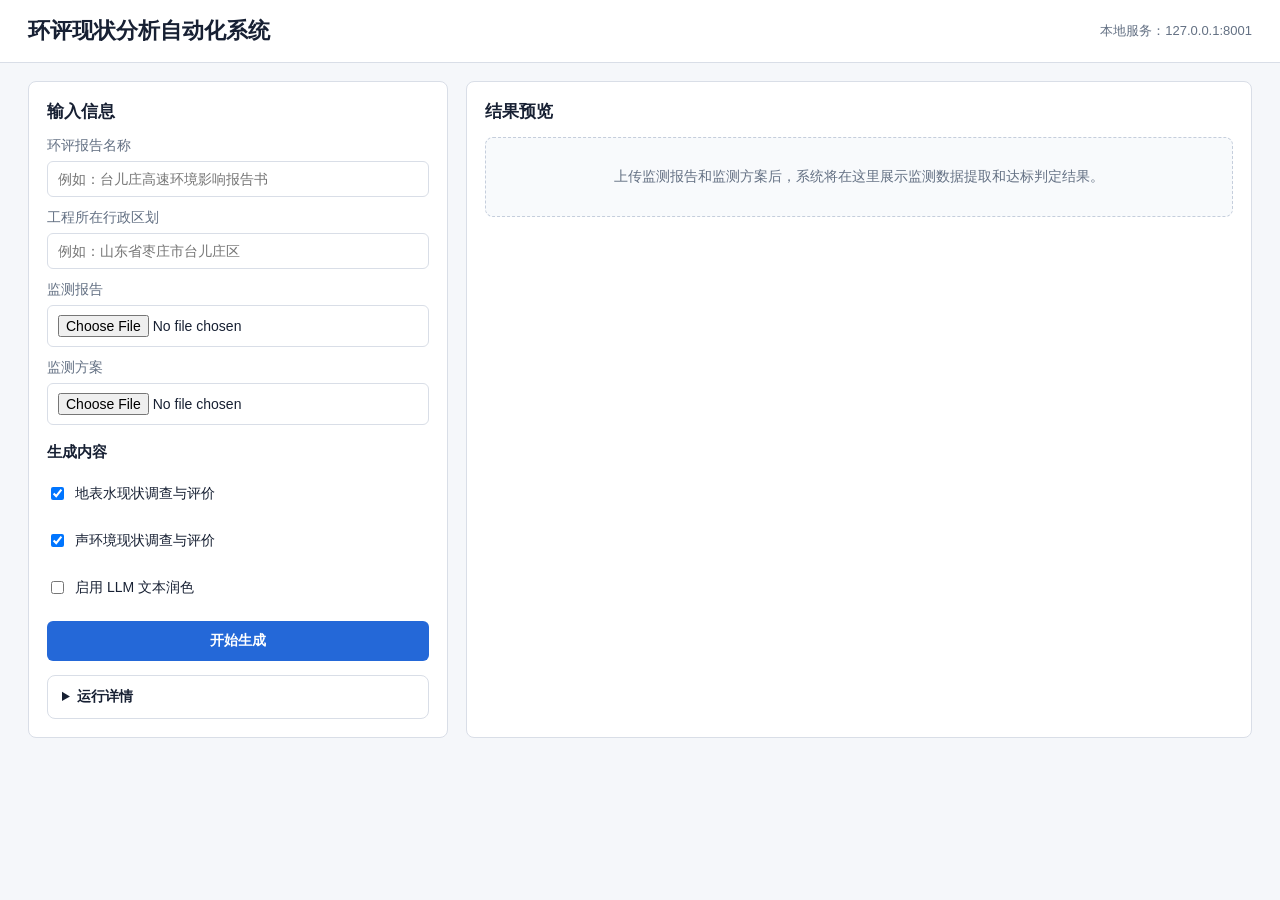
==== static/index.html @ 3a14f958 "Add web UI and surface water/noise report automation pipelines. Expose a FastAPI upload workflow wit" ====
<!doctype html>
<html lang="zh-CN">
<head>
  <meta charset="utf-8" />
  <meta name="viewport" content="width=device-width, initial-scale=1" />
  <title>环评现状分析自动化系统</title>
  <style>
    :root {
      color-scheme: light;
      --bg: #f5f7fa;
      --panel: #ffffff;
      --line: #d9dee7;
      --line-strong: #c5cedc;
      --text: #172033;
      --muted: #637083;
      --soft: #f8fafc;
      --accent: #2468d8;
      --accent-dark: #174ea6;
      --ok: #18794e;
      --bad: #b42318;
      --warn: #98690c;
      --warn-bg: #fff8e6;
      --bad-bg: #fff1f0;
    }
    * { box-sizing: border-box; }
    body {
      margin: 0;
      background: var(--bg);
      color: var(--text);
      font-family: "Microsoft YaHei", "SimSun", Arial, sans-serif;
      font-size: 14px;
    }
    header {
      background: var(--panel);
      border-bottom: 1px solid var(--line);
      padding: 16px 28px;
      display: flex;
      align-items: center;
      justify-content: space-between;
      gap: 18px;
    }
    h1 {
      margin: 0;
      font-size: 22px;
      font-weight: 700;
    }
    .service-hint {
      color: var(--muted);
      font-size: 13px;
    }
    main {
      display: grid;
      grid-template-columns: minmax(320px, 420px) minmax(640px, 1fr);
      gap: 18px;
      padding: 18px 28px 28px;
    }
    section, .panel {
      background: var(--panel);
      border: 1px solid var(--line);
      border-radius: 8px;
      padding: 18px;
    }
    h2 {
      margin: 0 0 14px;
      font-size: 17px;
    }
    h3 {
      margin: 18px 0 10px;
      font-size: 15px;
    }
    label {
      display: block;
      margin: 12px 0 6px;
      color: var(--muted);
    }
    input[type="text"], input[type="file"] {
      width: 100%;
      border: 1px solid var(--line);
      border-radius: 6px;
      background: #fff;
      color: var(--text);
      padding: 9px 10px;
      font: inherit;
    }
    .checks {
      display: grid;
      gap: 10px;
      margin-top: 10px;
    }
    .check {
      display: flex;
      align-items: center;
      gap: 8px;
      color: var(--text);
    }
    button, .download-button {
      border: 0;
      border-radius: 6px;
      background: var(--accent);
      color: #fff;
      padding: 9px 12px;
      font: inherit;
      font-weight: 700;
      cursor: pointer;
      text-decoration: none;
      display: inline-flex;
      align-items: center;
      justify-content: center;
      gap: 6px;
    }
    button:hover, .download-button:hover { background: var(--accent-dark); }
    button:disabled {
      background: #9aa8bd;
      cursor: not-allowed;
    }
    #submitBtn {
      width: 100%;
      margin-top: 18px;
      padding: 11px 12px;
    }
    .status-bar {
      display: none;
      margin: 0 28px;
      padding: 10px 14px;
      border: 1px solid var(--line);
      border-radius: 8px;
      background: var(--panel);
      align-items: center;
      justify-content: space-between;
      gap: 12px;
    }
    .status-bar.visible { display: flex; }
    .status-bar.failed {
      border-color: #f0b8b2;
      background: var(--bad-bg);
    }
    .pill {
      display: inline-block;
      min-width: 72px;
      text-align: center;
      border-radius: 999px;
      padding: 3px 10px;
      background: #e9eef7;
    }
    .success { color: var(--ok); }
    .failed { color: var(--bad); }
    .result-shell {
      display: grid;
      gap: 14px;
    }
    .empty-state {
      border: 1px dashed var(--line-strong);
      border-radius: 8px;
      padding: 30px;
      text-align: center;
      color: var(--muted);
      background: var(--soft);
    }
    .result-section {
      border: 1px solid var(--line);
      border-radius: 8px;
      overflow: hidden;
      background: #fff;
    }
    .result-section-header {
      display: flex;
      justify-content: space-between;
      align-items: center;
      gap: 12px;
      padding: 12px 14px;
      border-bottom: 1px solid var(--line);
      background: var(--soft);
    }
    .result-section-title {
      font-weight: 700;
      font-size: 15px;
    }
    .tabs {
      display: flex;
      flex-wrap: wrap;
      gap: 8px;
      padding: 12px 14px 0;
    }
    .tab-button {
      width: auto;
      margin: 0;
      background: #eef2f8;
      color: var(--text);
      font-weight: 600;
    }
    .tab-button.active {
      background: var(--accent);
      color: #fff;
    }
    .table-card {
      padding: 14px;
      display: none;
    }
    .table-card.active { display: block; }
    .table-toolbar {
      display: flex;
      align-items: center;
      justify-content: space-between;
      gap: 12px;
      margin-bottom: 10px;
    }
    .table-title {
      font-weight: 700;
    }
    .table-note {
      color: var(--muted);
      font-size: 13px;
      margin: 4px 0 0;
    }
    .table-wrap {
      overflow-x: auto;
      border: 1px solid var(--line);
      border-radius: 8px;
      background: #fff;
    }
    table {
      border-collapse: collapse;
      min-width: 100%;
      white-space: nowrap;
      font-size: 13px;
    }
    th, td {
      border-bottom: 1px solid var(--line);
      border-right: 1px solid var(--line);
      padding: 7px 9px;
      text-align: left;
      vertical-align: top;
    }
    th {
      position: sticky;
      top: 0;
      background: #eef2f8;
      z-index: 1;
      font-weight: 700;
    }
    tr.review-row td { background: var(--warn-bg); }
    td.exceed-cell {
      color: var(--bad);
      background: var(--bad-bg);
      font-weight: 700;
    }
    .summary-grid {
      display: grid;
      grid-template-columns: repeat(4, minmax(0, 1fr));
      gap: 10px;
      padding: 14px;
    }
    .summary-card {
      border: 1px solid var(--line);
      border-radius: 8px;
      padding: 12px;
      background: var(--soft);
    }
    .summary-card strong {
      display: block;
      font-size: 18px;
      margin-top: 4px;
    }
    .downloads {
      display: flex;
      flex-wrap: wrap;
      gap: 10px;
      padding: 14px;
    }
    .download-button.secondary {
      background: #eef2f8;
      color: var(--accent-dark);
    }
    .download-button.secondary:hover {
      background: #dfe7f4;
    }
    details {
      margin-top: 14px;
      border: 1px solid var(--line);
      border-radius: 8px;
      background: var(--panel);
    }
    summary {
      cursor: pointer;
      padding: 12px 14px;
      font-weight: 700;
    }
    .status-grid {
      display: grid;
      grid-template-columns: 120px 1fr;
      gap: 8px 12px;
      padding: 0 14px 14px;
    }
    .label { color: var(--muted); }
    pre {
      max-height: 260px;
      overflow: auto;
      margin: 0 14px 14px;
      padding: 12px;
      border: 1px solid var(--line);
      border-radius: 6px;
      background: #fbfcfe;
      white-space: pre-wrap;
      line-height: 1.55;
    }
    @media (max-width: 1080px) {
      main { grid-template-columns: 1fr; }
      .summary-grid { grid-template-columns: repeat(2, minmax(0, 1fr)); }
    }
    @media (max-width: 640px) {
      header { align-items: flex-start; flex-direction: column; }
      main { padding: 14px; }
      .status-bar { margin: 0 14px; }
      .summary-grid { grid-template-columns: 1fr; }
      .result-section-header, .table-toolbar { align-items: flex-start; flex-direction: column; }
    }
  </style>
</head>
<body>
  <header>
    <h1>环评现状分析自动化系统</h1>
    <div class="service-hint">本地服务：127.0.0.1:8001</div>
  </header>

  <div id="statusBar" class="status-bar">
    <div><span id="status" class="pill">等待中</span> <span id="step">尚未创建任务</span></div>
    <div id="error"></div>
  </div>

  <main>
    <section>
      <h2>输入信息</h2>
      <form id="jobForm">
        <label for="reportName">环评报告名称</label>
        <input id="reportName" name="report_name" type="text" required placeholder="例如：台儿庄高速环境影响报告书" />

        <label for="adminDivision">工程所在行政区划</label>
        <input id="adminDivision" name="admin_division" type="text" required placeholder="例如：山东省枣庄市台儿庄区" />

        <label for="monitoringReport">监测报告</label>
        <input id="monitoringReport" name="monitoring_report" type="file" accept=".docx" required />

        <label for="monitoringPlan">监测方案</label>
        <input id="monitoringPlan" name="monitoring_plan" type="file" accept=".docx" required />

        <h3>生成内容</h3>
        <div class="checks">
          <label class="check"><input name="run_surface_water" type="checkbox" checked /> 地表水现状调查与评价</label>
          <label class="check"><input name="run_noise" type="checkbox" checked /> 声环境现状调查与评价</label>
          <label class="check"><input name="enable_llm_text_polish" type="checkbox" /> 启用 LLM 文本润色</label>
        </div>
        <button id="submitBtn" type="submit">开始生成</button>
      </form>

      <details id="runDetails">
        <summary>运行详情</summary>
        <div class="status-grid">
          <div class="label">任务编号</div><div id="jobId">-</div>
          <div class="label">当前状态</div><div id="statusText">等待中</div>
          <div class="label">当前步骤</div><div id="stepText">-</div>
          <div class="label">错误信息</div><div id="errorText">-</div>
        </div>
        <pre id="logs"></pre>
      </details>
    </section>

    <div class="result-shell">
      <section>
        <h2>结果预览</h2>
        <div id="emptyState" class="empty-state">上传监测报告和监测方案后，系统将在这里展示监测数据提取和达标判定结果。</div>

        <div id="previewRoot" style="display:none;">
          <div class="result-section">
            <div class="result-section-header">
              <div>
                <div class="result-section-title">监测数据提取</div>
                <div class="table-note">直接展示已抽取的点位、监测结果和动态因子列。</div>
              </div>
            </div>
            <div class="tabs" data-tab-group="monitoring">
              <button type="button" class="tab-button active" data-target="surfaceWaterResults">地表水监测结果</button>
              <button type="button" class="tab-button" data-target="noiseSensitiveResults">声环境敏感点监测结果</button>
              <button type="button" class="tab-button" data-target="noiseAttenuationResults">交通噪声衰减断面监测结果</button>
            </div>
            <div id="surfaceWaterResults" class="table-card active"></div>
            <div id="noiseSensitiveResults" class="table-card"></div>
            <div id="noiseAttenuationResults" class="table-card"></div>
          </div>

          <div class="result-section">
            <div class="result-section-header">
              <div>
                <div class="result-section-title">达标判定</div>
                <div class="table-note">展示标准指数、声环境超标量和复核提示。</div>
              </div>
            </div>
            <div id="noiseSummary" class="summary-grid"></div>
            <div class="tabs" data-tab-group="compliance">
              <button type="button" class="tab-button active" data-target="surfaceWaterCompliance">地表水达标判定</button>
              <button type="button" class="tab-button" data-target="noiseSensitive">声环境敏感点达标判定</button>
              <button type="button" class="tab-button" data-target="noiseAttenuation">声环境衰减断面达标判定</button>
            </div>
            <div id="surfaceWaterCompliance" class="table-card active"></div>
            <div id="noiseSensitive" class="table-card"></div>
            <div id="noiseAttenuation" class="table-card"></div>
          </div>

          <div class="result-section">
            <div class="result-section-header">
              <div>
                <div class="result-section-title">文本输出</div>
                <div class="table-note">Word 章节仍以下载为主，完整成果包包含 JSON、Word 和 debug 文件。</div>
              </div>
            </div>
            <div id="textDownloads" class="downloads"></div>
          </div>
        </div>
      </section>
    </div>
  </main>

  <script>
    const form = document.getElementById("jobForm");
    const submitBtn = document.getElementById("submitBtn");
    let activeJobId = null;
    let timer = null;
    let latestGroups = {};

    form.addEventListener("submit", async (event) => {
      event.preventDefault();
      const data = new FormData(form);
      data.set("run_surface_water", form.run_surface_water.checked ? "true" : "false");
      data.set("run_noise", form.run_noise.checked ? "true" : "false");
      data.set("enable_llm_text_polish", form.enable_llm_text_polish.checked ? "true" : "false");

      submitBtn.disabled = true;
      setText("logs", "正在上传文件并创建任务...");
      setStatus("pending", "正在创建任务", "");
      try {
        const response = await fetch("/api/jobs", { method: "POST", body: data });
        const payload = await response.json();
        if (!response.ok) throw new Error(payload.detail || "任务创建失败");
        activeJobId = payload.job_id;
        setText("jobId", activeJobId);
        poll();
        timer = setInterval(poll, 2000);
      } catch (error) {
        setStatus("failed", "任务创建失败", error.message);
        setText("errorText", error.message);
        submitBtn.disabled = false;
        document.getElementById("runDetails").open = true;
      }
    });

    async function poll() {
      if (!activeJobId) return;
      const [statusResponse, logResponse] = await Promise.all([
        fetch(`/api/jobs/${activeJobId}`),
        fetch(`/api/jobs/${activeJobId}/logs`)
      ]);
      const status = await statusResponse.json();
      const logs = await logResponse.text();
      latestGroups = status.result_groups || {};
      setStatus(status.status, status.current_step || "-", status.error || "");
      setText("jobId", activeJobId);
      setText("statusText", statusLabel(status.status));
      setText("stepText", status.current_step || "-");
      setText("errorText", status.error || "-");
      setText("logs", logs || "");

      if (status.status === "success" || status.status === "failed") {
        clearInterval(timer);
        submitBtn.disabled = false;
        if (status.status === "success") {
          await loadPreview();
          renderTextDownloads(latestGroups);
        } else {
          document.getElementById("runDetails").open = true;
        }
      }
    }

    async function loadPreview() {
      const response = await fetch(`/api/jobs/${activeJobId}/preview`);
      const preview = await response.json();
      document.getElementById("emptyState").style.display = "none";
      document.getElementById("previewRoot").style.display = "";

      renderTable("surfaceWaterResults", preview.monitoring_extraction.surface_water_results, "monitoring");
      renderTable("noiseSensitiveResults", preview.monitoring_extraction.noise_sensitive_results, "monitoring");
      renderTable("noiseAttenuationResults", preview.monitoring_extraction.noise_attenuation_results, "monitoring");
      renderTable("surfaceWaterCompliance", preview.compliance.surface_water_compliance, "surface_water_compliance");
      renderTable("noiseSensitive", preview.compliance.noise_sensitive, "noise_compliance");
      renderTable("noiseAttenuation", preview.compliance.noise_attenuation, "noise_compliance");
      renderNoiseSummary(preview.compliance.noise_summary || {});
    }

    function renderTable(containerId, table, tableType) {
      const container = document.getElementById(containerId);
      const headers = table.headers || [];
      const rows = table.rows || [];
      const previewRows = rows.slice(0, 50);
      const sourcePath = table.source_path || "";
      const title = table.title || "暂无数据";

      if (!table.exists || !rows.length) {
        container.innerHTML = `<div class="empty-state">暂无可展示数据</div>`;
        return;
      }

      const downloadHref = `/api/jobs/${activeJobId}/download/${encodeURI(sourcePath)}`;
      const note = rows.length > 50 ? `仅预览前50行，共${rows.length}行；可下载完整 JSON。` : `共${rows.length}行。`;
      const head = headers.map((header) => `<th>${escapeHtml(header)}</th>`).join("");
      const body = previewRows.map((row) => {
        const review = row.needs_review === true || Boolean(row.warning);
        const cells = headers.map((header) => {
          const value = row[header] ?? "";
          const exceed = isExceedCell(header, value, tableType);
          return `<td class="${exceed ? "exceed-cell" : ""}">${escapeHtml(formatValue(value))}</td>`;
        }).join("");
        return `<tr class="${review ? "review-row" : ""}">${cells}</tr>`;
      }).join("");

      container.innerHTML = `
        <div class="table-toolbar">
          <div>
            <div class="table-title">${escapeHtml(title)}</div>
            <div class="table-note">${escapeHtml(note)}</div>
          </div>
          <a class="download-button secondary" href="${downloadHref}" target="_blank">下载 JSON</a>
        </div>
        <div class="table-wrap">
          <table>
            <thead><tr>${head}</tr></thead>
            <tbody>${body}</tbody>
          </table>
        </div>
      `;
    }

    function renderNoiseSummary(summary) {
      const sensitive = summary.sensitive || {};
      const attenuation = summary.attenuation || {};
      const cards = [
        ["敏感点总数", sensitive.total_count ?? "-"],
        ["敏感点超标", sensitive.exceed_count ?? "-"],
        ["衰减断面总数", attenuation.total_count ?? "-"],
        ["衰减断面超标", attenuation.exceed_count ?? "-"]
      ];
      document.getElementById("noiseSummary").innerHTML = cards.map(([label, value]) => `
        <div class="summary-card">
          <span>${escapeHtml(label)}</span>
          <strong>${escapeHtml(String(value))}</strong>
        </div>
      `).join("");
    }

    function renderTextDownloads(groups) {
      const container = document.getElementById("textDownloads");
      const files = groups.text_output?.files || [];
      container.innerHTML = "";
      if (!files.length) {
        container.innerHTML = `<div class="empty-state">暂无文本输出文件</div>`;
        return;
      }
      files.forEach((file) => {
        const link = document.createElement("a");
        link.className = "download-button";
        link.href = `/api/jobs/${activeJobId}/download/${encodeURI(file.path)}`;
        link.textContent = downloadLabel(file.name);
        link.target = "_blank";
        container.appendChild(link);
      });
    }

    document.addEventListener("click", (event) => {
      const button = event.target.closest(".tab-button");
      if (!button) return;
      const group = button.parentElement;
      const section = group.parentElement;
      group.querySelectorAll(".tab-button").forEach((item) => item.classList.remove("active"));
      section.querySelectorAll(".table-card").forEach((item) => item.classList.remove("active"));
      button.classList.add("active");
      document.getElementById(button.dataset.target).classList.add("active");
    });

    function setStatus(value, step, error) {
      const bar = document.getElementById("statusBar");
      const status = document.getElementById("status");
      status.textContent = statusLabel(value);
      status.className = `pill ${value || ""}`;
      setText("step", step || "-");
      setText("error", error || "");
      bar.classList.toggle("visible", value === "running" || value === "failed" || value === "pending");
      bar.classList.toggle("failed", value === "failed");
    }

    function statusLabel(value) {
      return {
        pending: "等待中",
        running: "运行中",
        success: "成功",
        failed: "失败"
      }[value] || value || "等待中";
    }

    function isExceedCell(header, value, tableType) {
      const normalizedHeader = String(header).toLowerCase();
      const number = Number(value);
      if (!Number.isFinite(number)) return false;
      if (tableType === "noise_compliance" && normalizedHeader.includes("exceed")) {
        return number > 0;
      }
      if (tableType === "surface_water_compliance" && isSurfaceWaterFactorColumn(header)) {
        return number > 1;
      }
      return false;
    }

    function isSurfaceWaterFactorColumn(header) {
      const excluded = new Set(["编号", "监测时间", "point_code", "needs_review", "warning"]);
      return !excluded.has(String(header));
    }

    function formatValue(value) {
      if (Array.isArray(value)) return value.join("、");
      if (value && typeof value === "object") return JSON.stringify(value);
      return value;
    }

    function downloadLabel(name) {
      return {
        "surface_water_section.docx": "下载地表水章节",
        "noise_section.docx": "下载声环境章节",
        "eia_outputs.zip": "下载完整成果包"
      }[name] || name;
    }

    function escapeHtml(value) {
      return String(value)
        .replaceAll("&", "&amp;")
        .replaceAll("<", "&lt;")
        .replaceAll(">", "&gt;")
        .replaceAll('"', "&quot;")
        .replaceAll("'", "&#039;");
    }

    function setText(id, text) {
      document.getElementById(id).textContent = text;
    }
  </script>
</body>
</html>
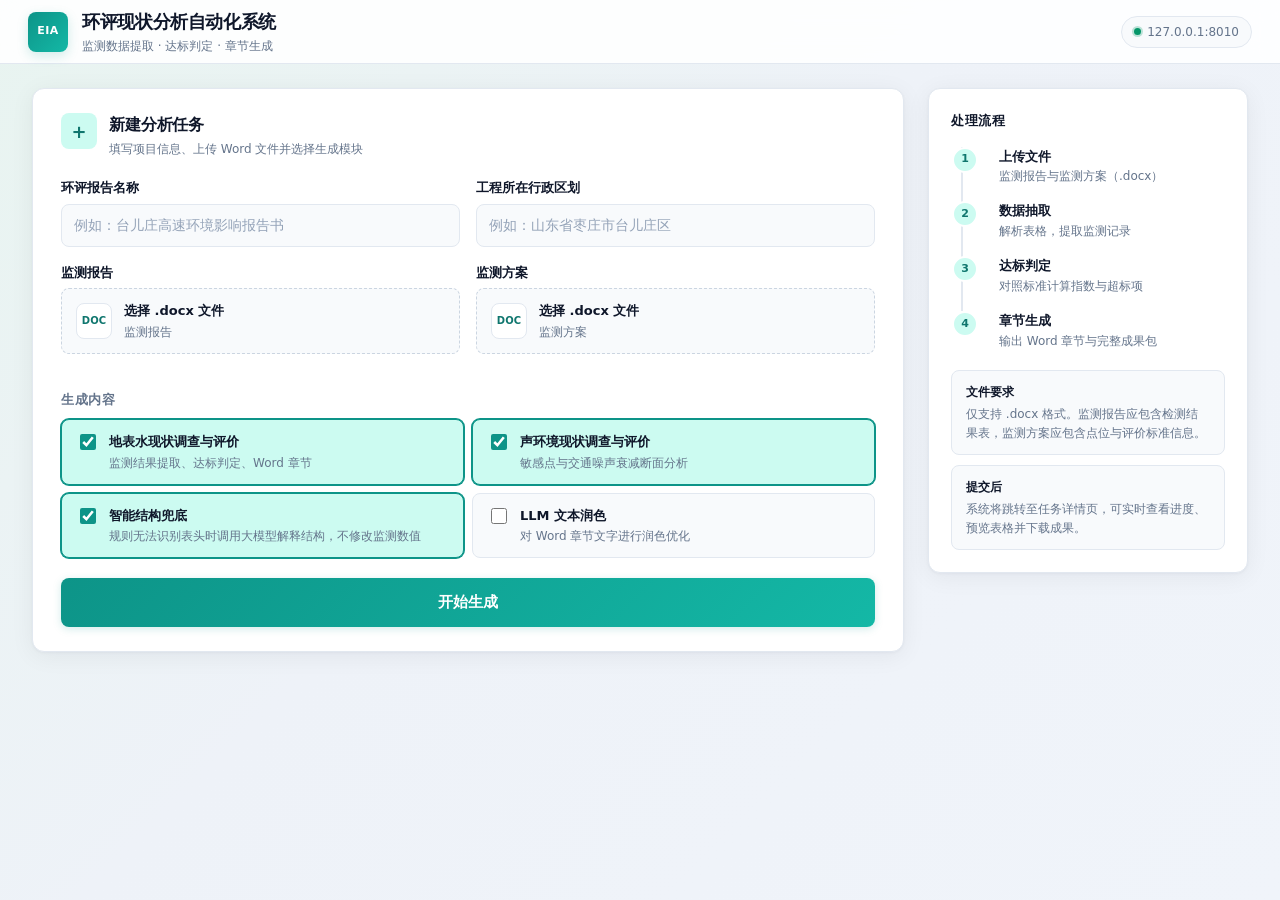
==== commit 0d650175: "Improve EIA status agent generation workflow" ====
--- a/static/index.html
+++ b/static/index.html
@@ -3,651 +3,170 @@
 <head>
   <meta charset="utf-8" />
   <meta name="viewport" content="width=device-width, initial-scale=1" />
-  <title>环评现状分析自动化系统</title>
-  <style>
-    :root {
-      color-scheme: light;
-      --bg: #f5f7fa;
-      --panel: #ffffff;
-      --line: #d9dee7;
-      --line-strong: #c5cedc;
-      --text: #172033;
-      --muted: #637083;
-      --soft: #f8fafc;
-      --accent: #2468d8;
-      --accent-dark: #174ea6;
-      --ok: #18794e;
-      --bad: #b42318;
-      --warn: #98690c;
-      --warn-bg: #fff8e6;
-      --bad-bg: #fff1f0;
-    }
-    * { box-sizing: border-box; }
-    body {
-      margin: 0;
-      background: var(--bg);
-      color: var(--text);
-      font-family: "Microsoft YaHei", "SimSun", Arial, sans-serif;
-      font-size: 14px;
-    }
-    header {
-      background: var(--panel);
-      border-bottom: 1px solid var(--line);
-      padding: 16px 28px;
-      display: flex;
-      align-items: center;
-      justify-content: space-between;
-      gap: 18px;
-    }
-    h1 {
-      margin: 0;
-      font-size: 22px;
-      font-weight: 700;
-    }
-    .service-hint {
-      color: var(--muted);
-      font-size: 13px;
-    }
-    main {
-      display: grid;
-      grid-template-columns: minmax(320px, 420px) minmax(640px, 1fr);
-      gap: 18px;
-      padding: 18px 28px 28px;
-    }
-    section, .panel {
-      background: var(--panel);
-      border: 1px solid var(--line);
-      border-radius: 8px;
-      padding: 18px;
-    }
-    h2 {
-      margin: 0 0 14px;
-      font-size: 17px;
-    }
-    h3 {
-      margin: 18px 0 10px;
-      font-size: 15px;
-    }
-    label {
-      display: block;
-      margin: 12px 0 6px;
-      color: var(--muted);
-    }
-    input[type="text"], input[type="file"] {
-      width: 100%;
-      border: 1px solid var(--line);
-      border-radius: 6px;
-      background: #fff;
-      color: var(--text);
-      padding: 9px 10px;
-      font: inherit;
-    }
-    .checks {
-      display: grid;
-      gap: 10px;
-      margin-top: 10px;
-    }
-    .check {
-      display: flex;
-      align-items: center;
-      gap: 8px;
-      color: var(--text);
-    }
-    button, .download-button {
-      border: 0;
-      border-radius: 6px;
-      background: var(--accent);
-      color: #fff;
-      padding: 9px 12px;
-      font: inherit;
-      font-weight: 700;
-      cursor: pointer;
-      text-decoration: none;
-      display: inline-flex;
-      align-items: center;
-      justify-content: center;
-      gap: 6px;
-    }
-    button:hover, .download-button:hover { background: var(--accent-dark); }
-    button:disabled {
-      background: #9aa8bd;
-      cursor: not-allowed;
-    }
-    #submitBtn {
-      width: 100%;
-      margin-top: 18px;
-      padding: 11px 12px;
-    }
-    .status-bar {
-      display: none;
-      margin: 0 28px;
-      padding: 10px 14px;
-      border: 1px solid var(--line);
-      border-radius: 8px;
-      background: var(--panel);
-      align-items: center;
-      justify-content: space-between;
-      gap: 12px;
-    }
-    .status-bar.visible { display: flex; }
-    .status-bar.failed {
-      border-color: #f0b8b2;
-      background: var(--bad-bg);
-    }
-    .pill {
-      display: inline-block;
-      min-width: 72px;
-      text-align: center;
-      border-radius: 999px;
-      padding: 3px 10px;
-      background: #e9eef7;
-    }
-    .success { color: var(--ok); }
-    .failed { color: var(--bad); }
-    .result-shell {
-      display: grid;
-      gap: 14px;
-    }
-    .empty-state {
-      border: 1px dashed var(--line-strong);
-      border-radius: 8px;
-      padding: 30px;
-      text-align: center;
-      color: var(--muted);
-      background: var(--soft);
-    }
-    .result-section {
-      border: 1px solid var(--line);
-      border-radius: 8px;
-      overflow: hidden;
-      background: #fff;
-    }
-    .result-section-header {
-      display: flex;
-      justify-content: space-between;
-      align-items: center;
-      gap: 12px;
-      padding: 12px 14px;
-      border-bottom: 1px solid var(--line);
-      background: var(--soft);
-    }
-    .result-section-title {
-      font-weight: 700;
-      font-size: 15px;
-    }
-    .tabs {
-      display: flex;
-      flex-wrap: wrap;
-      gap: 8px;
-      padding: 12px 14px 0;
-    }
-    .tab-button {
-      width: auto;
-      margin: 0;
-      background: #eef2f8;
-      color: var(--text);
-      font-weight: 600;
-    }
-    .tab-button.active {
-      background: var(--accent);
-      color: #fff;
-    }
-    .table-card {
-      padding: 14px;
-      display: none;
-    }
-    .table-card.active { display: block; }
-    .table-toolbar {
-      display: flex;
-      align-items: center;
-      justify-content: space-between;
-      gap: 12px;
-      margin-bottom: 10px;
-    }
-    .table-title {
-      font-weight: 700;
-    }
-    .table-note {
-      color: var(--muted);
-      font-size: 13px;
-      margin: 4px 0 0;
-    }
-    .table-wrap {
-      overflow-x: auto;
-      border: 1px solid var(--line);
-      border-radius: 8px;
-      background: #fff;
-    }
-    table {
-      border-collapse: collapse;
-      min-width: 100%;
-      white-space: nowrap;
-      font-size: 13px;
-    }
-    th, td {
-      border-bottom: 1px solid var(--line);
-      border-right: 1px solid var(--line);
-      padding: 7px 9px;
-      text-align: left;
-      vertical-align: top;
-    }
-    th {
-      position: sticky;
-      top: 0;
-      background: #eef2f8;
-      z-index: 1;
-      font-weight: 700;
-    }
-    tr.review-row td { background: var(--warn-bg); }
-    td.exceed-cell {
-      color: var(--bad);
-      background: var(--bad-bg);
-      font-weight: 700;
-    }
-    .summary-grid {
-      display: grid;
-      grid-template-columns: repeat(4, minmax(0, 1fr));
-      gap: 10px;
-      padding: 14px;
-    }
-    .summary-card {
-      border: 1px solid var(--line);
-      border-radius: 8px;
-      padding: 12px;
-      background: var(--soft);
-    }
-    .summary-card strong {
-      display: block;
-      font-size: 18px;
-      margin-top: 4px;
-    }
-    .downloads {
-      display: flex;
-      flex-wrap: wrap;
-      gap: 10px;
-      padding: 14px;
-    }
-    .download-button.secondary {
-      background: #eef2f8;
-      color: var(--accent-dark);
-    }
-    .download-button.secondary:hover {
-      background: #dfe7f4;
-    }
-    details {
-      margin-top: 14px;
-      border: 1px solid var(--line);
-      border-radius: 8px;
-      background: var(--panel);
-    }
-    summary {
-      cursor: pointer;
-      padding: 12px 14px;
-      font-weight: 700;
-    }
-    .status-grid {
-      display: grid;
-      grid-template-columns: 120px 1fr;
-      gap: 8px 12px;
-      padding: 0 14px 14px;
-    }
-    .label { color: var(--muted); }
-    pre {
-      max-height: 260px;
-      overflow: auto;
-      margin: 0 14px 14px;
-      padding: 12px;
-      border: 1px solid var(--line);
-      border-radius: 6px;
-      background: #fbfcfe;
-      white-space: pre-wrap;
-      line-height: 1.55;
-    }
-    @media (max-width: 1080px) {
-      main { grid-template-columns: 1fr; }
-      .summary-grid { grid-template-columns: repeat(2, minmax(0, 1fr)); }
-    }
-    @media (max-width: 640px) {
-      header { align-items: flex-start; flex-direction: column; }
-      main { padding: 14px; }
-      .status-bar { margin: 0 14px; }
-      .summary-grid { grid-template-columns: 1fr; }
-      .result-section-header, .table-toolbar { align-items: flex-start; flex-direction: column; }
-    }
-  </style>
+  <title>新建任务 · 环评现状分析</title>
+  <link rel="stylesheet" href="/static/styles.css" />
 </head>
-<body>
+<body class="page-input">
   <header>
-    <h1>环评现状分析自动化系统</h1>
-    <div class="service-hint">本地服务：127.0.0.1:8001</div>
+    <a class="brand" href="/">
+      <div class="brand-icon" aria-hidden="true">EIA</div>
+      <div>
+        <h1>环评现状分析自动化系统</h1>
+        <p class="brand-sub">监测数据提取 · 达标判定 · 章节生成</p>
+      </div>
+    </a>
+    <div class="header-right">
+      <div class="service-badge">127.0.0.1:8010</div>
+    </div>
   </header>
 
-  <div id="statusBar" class="status-bar">
-    <div><span id="status" class="pill">等待中</span> <span id="step">尚未创建任务</span></div>
-    <div id="error"></div>
-  </div>
+  <main>
+    <div class="input-layout">
+      <section class="input-form-panel">
+        <div class="section-header">
+          <div class="section-icon" aria-hidden="true">+</div>
+          <div>
+            <h2>新建分析任务</h2>
+            <p class="section-desc">填写项目信息、上传 Word 文件并选择生成模块</p>
+          </div>
+        </div>
 
-  <main>
-    <section>
-      <h2>输入信息</h2>
-      <form id="jobForm">
-        <label for="reportName">环评报告名称</label>
-        <input id="reportName" name="report_name" type="text" required placeholder="例如：台儿庄高速环境影响报告书" />
+        <form id="jobForm">
+          <div class="form-row">
+            <div class="field">
+              <label class="field-label" for="reportName">环评报告名称</label>
+              <input id="reportName" name="report_name" type="text" required placeholder="例如：台儿庄高速环境影响报告书" />
+            </div>
+            <div class="field">
+              <label class="field-label" for="adminDivision">工程所在行政区划</label>
+              <input id="adminDivision" name="admin_division" type="text" required placeholder="例如：山东省枣庄市台儿庄区" />
+            </div>
+          </div>
 
-        <label for="adminDivision">工程所在行政区划</label>
-        <input id="adminDivision" name="admin_division" type="text" required placeholder="例如：山东省枣庄市台儿庄区" />
-
-        <label for="monitoringReport">监测报告</label>
-        <input id="monitoringReport" name="monitoring_report" type="file" accept=".docx" required />
-
-        <label for="monitoringPlan">监测方案</label>
-        <input id="monitoringPlan" name="monitoring_plan" type="file" accept=".docx" required />
-
-        <h3>生成内容</h3>
-        <div class="checks">
-          <label class="check"><input name="run_surface_water" type="checkbox" checked /> 地表水现状调查与评价</label>
-          <label class="check"><input name="run_noise" type="checkbox" checked /> 声环境现状调查与评价</label>
-          <label class="check"><input name="enable_llm_text_polish" type="checkbox" /> 启用 LLM 文本润色</label>
-        </div>
-        <button id="submitBtn" type="submit">开始生成</button>
-      </form>
-
-      <details id="runDetails">
-        <summary>运行详情</summary>
-        <div class="status-grid">
-          <div class="label">任务编号</div><div id="jobId">-</div>
-          <div class="label">当前状态</div><div id="statusText">等待中</div>
-          <div class="label">当前步骤</div><div id="stepText">-</div>
-          <div class="label">错误信息</div><div id="errorText">-</div>
-        </div>
-        <pre id="logs"></pre>
-      </details>
-    </section>
-
-    <div class="result-shell">
-      <section>
-        <h2>结果预览</h2>
-        <div id="emptyState" class="empty-state">上传监测报告和监测方案后，系统将在这里展示监测数据提取和达标判定结果。</div>
-
-        <div id="previewRoot" style="display:none;">
-          <div class="result-section">
-            <div class="result-section-header">
-              <div>
-                <div class="result-section-title">监测数据提取</div>
-                <div class="table-note">直接展示已抽取的点位、监测结果和动态因子列。</div>
+          <div class="form-files">
+            <div class="field">
+              <label class="field-label">监测报告</label>
+              <div class="file-field">
+                <input id="monitoringReport" name="monitoring_report" type="file" accept=".docx" required />
+                <div class="file-drop">
+                  <div class="file-drop-icon">DOC</div>
+                  <div class="file-drop-text">
+                    <div class="file-drop-name" id="reportFileName">选择 .docx 文件</div>
+                    <div class="file-drop-hint">监测报告</div>
+                  </div>
+                </div>
               </div>
             </div>
-            <div class="tabs" data-tab-group="monitoring">
-              <button type="button" class="tab-button active" data-target="surfaceWaterResults">地表水监测结果</button>
-              <button type="button" class="tab-button" data-target="noiseSensitiveResults">声环境敏感点监测结果</button>
-              <button type="button" class="tab-button" data-target="noiseAttenuationResults">交通噪声衰减断面监测结果</button>
+            <div class="field">
+              <label class="field-label">监测方案</label>
+              <div class="file-field">
+                <input id="monitoringPlan" name="monitoring_plan" type="file" accept=".docx" required />
+                <div class="file-drop">
+                  <div class="file-drop-icon">DOC</div>
+                  <div class="file-drop-text">
+                    <div class="file-drop-name" id="planFileName">选择 .docx 文件</div>
+                    <div class="file-drop-hint">监测方案</div>
+                  </div>
+                </div>
+              </div>
             </div>
-            <div id="surfaceWaterResults" class="table-card active"></div>
-            <div id="noiseSensitiveResults" class="table-card"></div>
-            <div id="noiseAttenuationResults" class="table-card"></div>
           </div>
 
-          <div class="result-section">
-            <div class="result-section-header">
-              <div>
-                <div class="result-section-title">达标判定</div>
-                <div class="table-note">展示标准指数、声环境超标量和复核提示。</div>
+          <h3>生成内容</h3>
+          <div class="checks checks-grid">
+            <label class="option-card">
+              <input name="run_surface_water" type="checkbox" checked />
+              <div class="option-body">
+                <div class="option-title">地表水现状调查与评价</div>
+                <div class="option-desc">监测结果提取、达标判定、Word 章节</div>
               </div>
-            </div>
-            <div id="noiseSummary" class="summary-grid"></div>
-            <div class="tabs" data-tab-group="compliance">
-              <button type="button" class="tab-button active" data-target="surfaceWaterCompliance">地表水达标判定</button>
-              <button type="button" class="tab-button" data-target="noiseSensitive">声环境敏感点达标判定</button>
-              <button type="button" class="tab-button" data-target="noiseAttenuation">声环境衰减断面达标判定</button>
-            </div>
-            <div id="surfaceWaterCompliance" class="table-card active"></div>
-            <div id="noiseSensitive" class="table-card"></div>
-            <div id="noiseAttenuation" class="table-card"></div>
+            </label>
+            <label class="option-card">
+              <input name="run_noise" type="checkbox" checked />
+              <div class="option-body">
+                <div class="option-title">声环境现状调查与评价</div>
+                <div class="option-desc">敏感点与交通噪声衰减断面分析</div>
+              </div>
+            </label>
+            <label class="option-card">
+              <input name="enable_llm_extraction" type="checkbox" checked />
+              <div class="option-body">
+                <div class="option-title">智能结构兜底</div>
+                <div class="option-desc">规则无法识别表头时调用大模型解释结构，不修改监测数值</div>
+              </div>
+            </label>
+            <label class="option-card">
+              <input name="enable_llm_text_polish" type="checkbox" />
+              <div class="option-body">
+                <div class="option-title">LLM 文本润色</div>
+                <div class="option-desc">对 Word 章节文字进行润色优化</div>
+              </div>
+            </label>
           </div>
 
-          <div class="result-section">
-            <div class="result-section-header">
-              <div>
-                <div class="result-section-title">文本输出</div>
-                <div class="table-note">Word 章节仍以下载为主，完整成果包包含 JSON、Word 和 debug 文件。</div>
-              </div>
-            </div>
-            <div id="textDownloads" class="downloads"></div>
-          </div>
+          <div id="formError" class="form-error"></div>
+          <button id="submitBtn" type="submit">开始生成</button>
+        </form>
+      </section>
+
+      <aside class="input-aside panel">
+        <h3 class="aside-title">处理流程</h3>
+        <ol class="steps-list">
+          <li><strong>上传文件</strong><span>监测报告与监测方案（.docx）</span></li>
+          <li><strong>数据抽取</strong><span>解析表格，提取监测记录</span></li>
+          <li><strong>达标判定</strong><span>对照标准计算指数与超标项</span></li>
+          <li><strong>章节生成</strong><span>输出 Word 章节与完整成果包</span></li>
+        </ol>
+        <div class="aside-note">
+          <strong>文件要求</strong>
+          <p>仅支持 .docx 格式。监测报告应包含检测结果表，监测方案应包含点位与评价标准信息。</p>
         </div>
-      </section>
+        <div class="aside-note">
+          <strong>提交后</strong>
+          <p>系统将跳转至任务详情页，可实时查看进度、预览表格并下载成果。</p>
+        </div>
+      </aside>
     </div>
   </main>
 
+  <script src="/static/app.js"></script>
   <script>
     const form = document.getElementById("jobForm");
     const submitBtn = document.getElementById("submitBtn");
-    let activeJobId = null;
-    let timer = null;
-    let latestGroups = {};
+    const formError = document.getElementById("formError");
+
+    bindFileInput("monitoringReport", "reportFileName");
+    bindFileInput("monitoringPlan", "planFileName");
 
     form.addEventListener("submit", async (event) => {
       event.preventDefault();
+      formError.classList.remove("visible");
+      formError.textContent = "";
+
       const data = new FormData(form);
       data.set("run_surface_water", form.run_surface_water.checked ? "true" : "false");
       data.set("run_noise", form.run_noise.checked ? "true" : "false");
+      data.set("enable_llm_extraction", form.enable_llm_extraction.checked ? "true" : "false");
       data.set("enable_llm_text_polish", form.enable_llm_text_polish.checked ? "true" : "false");
 
       submitBtn.disabled = true;
-      setText("logs", "正在上传文件并创建任务...");
-      setStatus("pending", "正在创建任务", "");
+      submitBtn.textContent = "正在上传…";
+
       try {
         const response = await fetch("/api/jobs", { method: "POST", body: data });
         const payload = await response.json();
         if (!response.ok) throw new Error(payload.detail || "任务创建失败");
-        activeJobId = payload.job_id;
-        setText("jobId", activeJobId);
-        poll();
-        timer = setInterval(poll, 2000);
+        window.location.href = `/jobs/${payload.job_id}`;
       } catch (error) {
-        setStatus("failed", "任务创建失败", error.message);
-        setText("errorText", error.message);
+        const msg = error.message === "Failed to fetch"
+          ? "无法连接服务器，请确认已在项目目录运行 python web_app.py"
+          : error.message;
+        formError.textContent = msg;
+        formError.classList.add("visible");
         submitBtn.disabled = false;
-        document.getElementById("runDetails").open = true;
+        submitBtn.textContent = "开始生成";
       }
     });
-
-    async function poll() {
-      if (!activeJobId) return;
-      const [statusResponse, logResponse] = await Promise.all([
-        fetch(`/api/jobs/${activeJobId}`),
-        fetch(`/api/jobs/${activeJobId}/logs`)
-      ]);
-      const status = await statusResponse.json();
-      const logs = await logResponse.text();
-      latestGroups = status.result_groups || {};
-      setStatus(status.status, status.current_step || "-", status.error || "");
-      setText("jobId", activeJobId);
-      setText("statusText", statusLabel(status.status));
-      setText("stepText", status.current_step || "-");
-      setText("errorText", status.error || "-");
-      setText("logs", logs || "");
-
-      if (status.status === "success" || status.status === "failed") {
-        clearInterval(timer);
-        submitBtn.disabled = false;
-        if (status.status === "success") {
-          await loadPreview();
-          renderTextDownloads(latestGroups);
-        } else {
-          document.getElementById("runDetails").open = true;
-        }
-      }
-    }
-
-    async function loadPreview() {
-      const response = await fetch(`/api/jobs/${activeJobId}/preview`);
-      const preview = await response.json();
-      document.getElementById("emptyState").style.display = "none";
-      document.getElementById("previewRoot").style.display = "";
-
-      renderTable("surfaceWaterResults", preview.monitoring_extraction.surface_water_results, "monitoring");
-      renderTable("noiseSensitiveResults", preview.monitoring_extraction.noise_sensitive_results, "monitoring");
-      renderTable("noiseAttenuationResults", preview.monitoring_extraction.noise_attenuation_results, "monitoring");
-      renderTable("surfaceWaterCompliance", preview.compliance.surface_water_compliance, "surface_water_compliance");
-      renderTable("noiseSensitive", preview.compliance.noise_sensitive, "noise_compliance");
-      renderTable("noiseAttenuation", preview.compliance.noise_attenuation, "noise_compliance");
-      renderNoiseSummary(preview.compliance.noise_summary || {});
-    }
-
-    function renderTable(containerId, table, tableType) {
-      const container = document.getElementById(containerId);
-      const headers = table.headers || [];
-      const rows = table.rows || [];
-      const previewRows = rows.slice(0, 50);
-      const sourcePath = table.source_path || "";
-      const title = table.title || "暂无数据";
-
-      if (!table.exists || !rows.length) {
-        container.innerHTML = `<div class="empty-state">暂无可展示数据</div>`;
-        return;
-      }
-
-      const downloadHref = `/api/jobs/${activeJobId}/download/${encodeURI(sourcePath)}`;
-      const note = rows.length > 50 ? `仅预览前50行，共${rows.length}行；可下载完整 JSON。` : `共${rows.length}行。`;
-      const head = headers.map((header) => `<th>${escapeHtml(header)}</th>`).join("");
-      const body = previewRows.map((row) => {
-        const review = row.needs_review === true || Boolean(row.warning);
-        const cells = headers.map((header) => {
-          const value = row[header] ?? "";
-          const exceed = isExceedCell(header, value, tableType);
-          return `<td class="${exceed ? "exceed-cell" : ""}">${escapeHtml(formatValue(value))}</td>`;
-        }).join("");
-        return `<tr class="${review ? "review-row" : ""}">${cells}</tr>`;
-      }).join("");
-
-      container.innerHTML = `
-        <div class="table-toolbar">
-          <div>
-            <div class="table-title">${escapeHtml(title)}</div>
-            <div class="table-note">${escapeHtml(note)}</div>
-          </div>
-          <a class="download-button secondary" href="${downloadHref}" target="_blank">下载 JSON</a>
-        </div>
-        <div class="table-wrap">
-          <table>
-            <thead><tr>${head}</tr></thead>
-            <tbody>${body}</tbody>
-          </table>
-        </div>
-      `;
-    }
-
-    function renderNoiseSummary(summary) {
-      const sensitive = summary.sensitive || {};
-      const attenuation = summary.attenuation || {};
-      const cards = [
-        ["敏感点总数", sensitive.total_count ?? "-"],
-        ["敏感点超标", sensitive.exceed_count ?? "-"],
-        ["衰减断面总数", attenuation.total_count ?? "-"],
-        ["衰减断面超标", attenuation.exceed_count ?? "-"]
-      ];
-      document.getElementById("noiseSummary").innerHTML = cards.map(([label, value]) => `
-        <div class="summary-card">
-          <span>${escapeHtml(label)}</span>
-          <strong>${escapeHtml(String(value))}</strong>
-        </div>
-      `).join("");
-    }
-
-    function renderTextDownloads(groups) {
-      const container = document.getElementById("textDownloads");
-      const files = groups.text_output?.files || [];
-      container.innerHTML = "";
-      if (!files.length) {
-        container.innerHTML = `<div class="empty-state">暂无文本输出文件</div>`;
-        return;
-      }
-      files.forEach((file) => {
-        const link = document.createElement("a");
-        link.className = "download-button";
-        link.href = `/api/jobs/${activeJobId}/download/${encodeURI(file.path)}`;
-        link.textContent = downloadLabel(file.name);
-        link.target = "_blank";
-        container.appendChild(link);
-      });
-    }
-
-    document.addEventListener("click", (event) => {
-      const button = event.target.closest(".tab-button");
-      if (!button) return;
-      const group = button.parentElement;
-      const section = group.parentElement;
-      group.querySelectorAll(".tab-button").forEach((item) => item.classList.remove("active"));
-      section.querySelectorAll(".table-card").forEach((item) => item.classList.remove("active"));
-      button.classList.add("active");
-      document.getElementById(button.dataset.target).classList.add("active");
-    });
-
-    function setStatus(value, step, error) {
-      const bar = document.getElementById("statusBar");
-      const status = document.getElementById("status");
-      status.textContent = statusLabel(value);
-      status.className = `pill ${value || ""}`;
-      setText("step", step || "-");
-      setText("error", error || "");
-      bar.classList.toggle("visible", value === "running" || value === "failed" || value === "pending");
-      bar.classList.toggle("failed", value === "failed");
-    }
-
-    function statusLabel(value) {
-      return {
-        pending: "等待中",
-        running: "运行中",
-        success: "成功",
-        failed: "失败"
-      }[value] || value || "等待中";
-    }
-
-    function isExceedCell(header, value, tableType) {
-      const normalizedHeader = String(header).toLowerCase();
-      const number = Number(value);
-      if (!Number.isFinite(number)) return false;
-      if (tableType === "noise_compliance" && normalizedHeader.includes("exceed")) {
-        return number > 0;
-      }
-      if (tableType === "surface_water_compliance" && isSurfaceWaterFactorColumn(header)) {
-        return number > 1;
-      }
-      return false;
-    }
-
-    function isSurfaceWaterFactorColumn(header) {
-      const excluded = new Set(["编号", "监测时间", "point_code", "needs_review", "warning"]);
-      return !excluded.has(String(header));
-    }
-
-    function formatValue(value) {
-      if (Array.isArray(value)) return value.join("、");
-      if (value && typeof value === "object") return JSON.stringify(value);
-      return value;
-    }
-
-    function downloadLabel(name) {
-      return {
-        "surface_water_section.docx": "下载地表水章节",
-        "noise_section.docx": "下载声环境章节",
-        "eia_outputs.zip": "下载完整成果包"
-      }[name] || name;
-    }
-
-    function escapeHtml(value) {
-      return String(value)
-        .replaceAll("&", "&amp;")
-        .replaceAll("<", "&lt;")
-        .replaceAll(">", "&gt;")
-        .replaceAll('"', "&quot;")
-        .replaceAll("'", "&#039;");
-    }
-
-    function setText(id, text) {
-      document.getElementById(id).textContent = text;
-    }
   </script>
 </body>
 </html>
--- a/static/styles.css
+++ b/static/styles.css
@@ -0,0 +1,1134 @@
+:root {
+  color-scheme: light;
+  --bg: #eef2f6;
+  --bg-accent: linear-gradient(135deg, #e8f4f0 0%, #eef2f8 45%, #f0f4fa 100%);
+  --panel: #ffffff;
+  --line: #e2e8f0;
+  --line-strong: #cbd5e1;
+  --text: #0f172a;
+  --muted: #64748b;
+  --soft: #f8fafc;
+  --accent: #0d9488;
+  --accent-light: #ccfbf1;
+  --accent-dark: #0f766e;
+  --accent-glow: rgba(13, 148, 136, 0.18);
+  --ok: #059669;
+  --ok-bg: #ecfdf5;
+  --bad: #dc2626;
+  --bad-bg: #fef2f2;
+  --warn: #d97706;
+  --warn-bg: #fffbeb;
+  --pending: #2563eb;
+  --pending-bg: #eff6ff;
+  --shadow-sm: 0 1px 2px rgba(15, 23, 42, 0.05);
+  --shadow: 0 4px 24px rgba(15, 23, 42, 0.06), 0 1px 3px rgba(15, 23, 42, 0.04);
+  --radius: 12px;
+  --radius-sm: 8px;
+}
+
+* { box-sizing: border-box; }
+
+body {
+  margin: 0;
+  min-height: 100vh;
+  background: var(--bg);
+  background-image: var(--bg-accent);
+  color: var(--text);
+  font-family: "Segoe UI", "PingFang SC", "Microsoft YaHei", system-ui, sans-serif;
+  font-size: 14px;
+  line-height: 1.5;
+  -webkit-font-smoothing: antialiased;
+}
+
+/* ── Header ── */
+header {
+  position: sticky;
+  top: 0;
+  z-index: 100;
+  background: rgba(255, 255, 255, 0.88);
+  backdrop-filter: blur(12px);
+  border-bottom: 1px solid var(--line);
+  padding: 0 28px;
+  height: 64px;
+  display: flex;
+  align-items: center;
+  justify-content: space-between;
+  gap: 18px;
+}
+
+.brand {
+  display: flex;
+  align-items: center;
+  gap: 14px;
+  text-decoration: none;
+  color: inherit;
+}
+
+.brand-icon {
+  width: 40px;
+  height: 40px;
+  border-radius: 8px;
+  background: linear-gradient(135deg, var(--accent) 0%, #14b8a6 100%);
+  display: flex;
+  align-items: center;
+  justify-content: center;
+  font-size: 11px;
+  font-weight: 800;
+  letter-spacing: 0.04em;
+  color: #fff;
+  box-shadow: 0 4px 12px var(--accent-glow);
+  flex-shrink: 0;
+}
+
+h1 {
+  margin: 0;
+  font-size: 18px;
+  font-weight: 700;
+  letter-spacing: -0.02em;
+}
+
+.brand-sub {
+  margin: 2px 0 0;
+  color: var(--muted);
+  font-size: 12px;
+  font-weight: 400;
+}
+
+.header-right {
+  display: flex;
+  align-items: center;
+  gap: 10px;
+}
+
+.service-badge {
+  display: inline-flex;
+  align-items: center;
+  gap: 6px;
+  padding: 6px 12px;
+  border-radius: 999px;
+  background: var(--soft);
+  border: 1px solid var(--line);
+  color: var(--muted);
+  font-size: 12px;
+  font-weight: 500;
+}
+
+.service-badge::before {
+  content: "";
+  width: 7px;
+  height: 7px;
+  border-radius: 50%;
+  background: var(--ok);
+  box-shadow: 0 0 0 2px rgba(5, 150, 105, 0.25);
+}
+
+.btn-ghost {
+  background: var(--soft);
+  color: var(--accent-dark);
+  border: 1px solid var(--line);
+  box-shadow: none;
+  padding: 8px 14px;
+  font-size: 13px;
+}
+
+.btn-ghost:hover {
+  background: var(--accent-light);
+  border-color: var(--accent);
+  box-shadow: none;
+  transform: none;
+}
+
+/* ── Layout ── */
+main {
+  padding: 24px 32px 40px;
+  max-width: 1440px;
+  margin: 0 auto;
+  width: 100%;
+}
+
+.page-input main {
+  max-width: 1280px;
+}
+
+.page-job main {
+  max-width: 100%;
+  padding-inline: 24px;
+}
+
+.input-layout {
+  display: grid;
+  grid-template-columns: minmax(0, 1fr) 320px;
+  gap: 24px;
+  align-items: start;
+}
+
+.input-form-panel {
+  background: var(--panel);
+  border: 1px solid var(--line);
+  border-radius: var(--radius);
+  padding: 24px 28px;
+  box-shadow: var(--shadow);
+}
+
+.input-aside {
+  position: sticky;
+  top: 84px;
+}
+
+.aside-title {
+  margin: 0 0 16px;
+  font-size: 13px;
+  font-weight: 700;
+  color: var(--text);
+  text-transform: uppercase;
+  letter-spacing: 0.05em;
+}
+
+.steps-list {
+  margin: 0 0 20px;
+  padding: 0;
+  list-style: none;
+  counter-reset: step;
+}
+
+.steps-list li {
+  counter-increment: step;
+  position: relative;
+  padding: 0 0 16px 36px;
+  border-left: 2px solid var(--line);
+  margin-left: 10px;
+}
+
+.steps-list li:last-child {
+  border-left-color: transparent;
+  padding-bottom: 0;
+}
+
+.steps-list li::before {
+  content: counter(step);
+  position: absolute;
+  left: -11px;
+  top: 0;
+  width: 22px;
+  height: 22px;
+  border-radius: 50%;
+  background: var(--accent-light);
+  color: var(--accent-dark);
+  font-size: 11px;
+  font-weight: 700;
+  display: flex;
+  align-items: center;
+  justify-content: center;
+  border: 2px solid var(--panel);
+}
+
+.steps-list li strong {
+  display: block;
+  font-size: 13px;
+  margin-bottom: 2px;
+}
+
+.steps-list li span {
+  display: block;
+  font-size: 12px;
+  color: var(--muted);
+  line-height: 1.45;
+}
+
+.aside-note {
+  padding: 12px 14px;
+  border-radius: var(--radius-sm);
+  background: var(--soft);
+  border: 1px solid var(--line);
+  margin-bottom: 10px;
+}
+
+.aside-note:last-child { margin-bottom: 0; }
+
+.aside-note strong {
+  display: block;
+  font-size: 12px;
+  margin-bottom: 4px;
+}
+
+.aside-note p {
+  margin: 0;
+  font-size: 12px;
+  color: var(--muted);
+  line-height: 1.55;
+}
+
+.form-row {
+  display: grid;
+  grid-template-columns: 1fr 1fr;
+  gap: 16px;
+}
+
+.form-files {
+  display: grid;
+  grid-template-columns: 1fr 1fr;
+  gap: 16px;
+  margin-bottom: 4px;
+}
+
+.checks-grid {
+  display: grid;
+  grid-template-columns: 1fr 1fr;
+  gap: 10px;
+}
+
+/* ── Job page layout ── */
+.job-layout {
+  display: grid;
+  grid-template-columns: 300px minmax(0, 1fr);
+  gap: 24px;
+  align-items: start;
+}
+
+.job-sidebar {
+  display: flex;
+  flex-direction: column;
+  gap: 12px;
+  position: sticky;
+  top: 84px;
+  max-height: calc(100vh - 100px);
+  overflow-y: auto;
+}
+
+.sidebar-card {
+  background: var(--panel);
+  border: 1px solid var(--line);
+  border-radius: var(--radius-sm);
+  padding: 16px;
+  box-shadow: var(--shadow-sm);
+}
+
+.sidebar-heading {
+  margin: 0 0 12px;
+  font-size: 12px;
+  font-weight: 700;
+  color: var(--muted);
+  text-transform: uppercase;
+  letter-spacing: 0.05em;
+}
+
+.sidebar-grid {
+  padding: 0;
+  grid-template-columns: 72px 1fr;
+  gap: 6px 10px;
+  font-size: 12px;
+}
+
+.sidebar-grid .mono {
+  font-family: "Cascadia Code", "Consolas", monospace;
+  font-size: 11px;
+  word-break: break-all;
+}
+
+.sidebar-downloads {
+  flex-direction: column;
+  padding: 0;
+  gap: 8px;
+}
+
+.sidebar-downloads .download-button {
+  width: 100%;
+  justify-content: flex-start;
+  font-size: 13px;
+  padding: 9px 12px;
+}
+
+.sidebar-logs-card {
+  flex: 1;
+  min-height: 160px;
+  display: flex;
+  flex-direction: column;
+}
+
+pre.sidebar-logs {
+  flex: 1;
+  max-height: 240px;
+  border: 1px solid var(--line);
+  border-radius: var(--radius-sm);
+  margin: 0;
+  padding: 10px 12px;
+  font-size: 11px;
+  background: #0f172a;
+  color: #e2e8f0;
+}
+
+.job-main {
+  min-width: 0;
+}
+
+.main-placeholder {
+  display: none;
+  border: 1px dashed var(--line-strong);
+  border-radius: var(--radius);
+  background: var(--soft);
+  min-height: 320px;
+  align-items: center;
+  justify-content: center;
+}
+
+.main-placeholder.visible {
+  display: flex;
+}
+
+.placeholder-inner {
+  text-align: center;
+  color: var(--muted);
+}
+
+.placeholder-inner p {
+  margin: 12px 0 0;
+  font-size: 14px;
+}
+
+.placeholder-spinner {
+  width: 32px;
+  height: 32px;
+  margin: 0 auto;
+  border: 3px solid var(--line);
+  border-top-color: var(--accent);
+  border-radius: 50%;
+  animation: spin 0.8s linear infinite;
+}
+
+@keyframes spin {
+  to { transform: rotate(360deg); }
+}
+
+section, .panel {
+  background: var(--panel);
+  border: 1px solid var(--line);
+  border-radius: var(--radius);
+  padding: 22px;
+  box-shadow: var(--shadow);
+}
+
+.section-header {
+  display: flex;
+  align-items: flex-start;
+  gap: 12px;
+  margin-bottom: 20px;
+}
+
+.section-icon {
+  width: 36px;
+  height: 36px;
+  border-radius: var(--radius-sm);
+  background: var(--accent-light);
+  color: var(--accent-dark);
+  display: flex;
+  align-items: center;
+  justify-content: center;
+  font-size: 18px;
+  font-weight: 700;
+  flex-shrink: 0;
+}
+
+h2 {
+  margin: 0;
+  font-size: 16px;
+  font-weight: 700;
+  letter-spacing: -0.01em;
+}
+
+.section-desc {
+  margin: 3px 0 0;
+  color: var(--muted);
+  font-size: 12px;
+}
+
+h3 {
+  margin: 20px 0 10px;
+  font-size: 13px;
+  font-weight: 600;
+  color: var(--muted);
+  text-transform: uppercase;
+  letter-spacing: 0.04em;
+}
+
+/* ── Form ── */
+.field { margin-bottom: 16px; }
+
+label.field-label {
+  display: block;
+  margin-bottom: 6px;
+  font-size: 13px;
+  font-weight: 600;
+  color: var(--text);
+}
+
+input[type="text"] {
+  width: 100%;
+  border: 1px solid var(--line);
+  border-radius: var(--radius-sm);
+  background: var(--soft);
+  color: var(--text);
+  padding: 10px 12px;
+  font: inherit;
+  transition: border-color 0.15s, box-shadow 0.15s, background 0.15s;
+}
+
+input[type="text"]:focus {
+  outline: none;
+  border-color: var(--accent);
+  background: #fff;
+  box-shadow: 0 0 0 3px var(--accent-glow);
+}
+
+input[type="text"]::placeholder { color: #94a3b8; }
+
+.file-field { position: relative; }
+
+.file-field input[type="file"] {
+  position: absolute;
+  inset: 0;
+  opacity: 0;
+  cursor: pointer;
+  width: 100%;
+  height: 100%;
+}
+
+.file-drop {
+  display: flex;
+  align-items: center;
+  gap: 12px;
+  padding: 12px 14px;
+  border: 1.5px dashed var(--line-strong);
+  border-radius: var(--radius-sm);
+  background: var(--soft);
+  transition: border-color 0.15s, background 0.15s;
+  cursor: pointer;
+}
+
+.file-field:hover .file-drop,
+.file-field:focus-within .file-drop {
+  border-color: var(--accent);
+  background: var(--accent-light);
+}
+
+.file-drop-icon {
+  width: 36px;
+  height: 36px;
+  border-radius: var(--radius-sm);
+  background: #fff;
+  border: 1px solid var(--line);
+  display: flex;
+  align-items: center;
+  justify-content: center;
+  font-size: 10px;
+  font-weight: 800;
+  color: var(--accent-dark);
+  letter-spacing: 0.02em;
+  flex-shrink: 0;
+}
+
+.file-drop-text { min-width: 0; }
+
+.file-drop-name {
+  font-size: 13px;
+  font-weight: 600;
+  color: var(--text);
+  white-space: nowrap;
+  overflow: hidden;
+  text-overflow: ellipsis;
+}
+
+.file-drop-hint {
+  font-size: 12px;
+  color: var(--muted);
+  margin-top: 2px;
+}
+
+.checks { display: grid; gap: 8px; }
+
+.option-card {
+  display: flex;
+  align-items: flex-start;
+  gap: 10px;
+  padding: 12px 14px;
+  border: 1px solid var(--line);
+  border-radius: var(--radius-sm);
+  background: var(--soft);
+  cursor: pointer;
+  transition: border-color 0.15s, background 0.15s, box-shadow 0.15s;
+  user-select: none;
+}
+
+.option-card:hover {
+  border-color: var(--line-strong);
+  background: #fff;
+}
+
+.option-card:has(input:checked) {
+  border-color: var(--accent);
+  background: var(--accent-light);
+  box-shadow: 0 0 0 1px var(--accent);
+}
+
+.option-card input[type="checkbox"] {
+  margin-top: 2px;
+  width: 16px;
+  height: 16px;
+  accent-color: var(--accent);
+  flex-shrink: 0;
+  cursor: pointer;
+}
+
+.option-body { flex: 1; min-width: 0; }
+
+.option-title {
+  font-size: 13px;
+  font-weight: 600;
+  color: var(--text);
+}
+
+.option-desc {
+  font-size: 12px;
+  color: var(--muted);
+  margin-top: 2px;
+}
+
+/* ── Buttons ── */
+button, .download-button {
+  border: 0;
+  border-radius: var(--radius-sm);
+  background: linear-gradient(135deg, var(--accent) 0%, #14b8a6 100%);
+  color: #fff;
+  padding: 10px 16px;
+  font: inherit;
+  font-weight: 600;
+  cursor: pointer;
+  text-decoration: none;
+  display: inline-flex;
+  align-items: center;
+  justify-content: center;
+  gap: 8px;
+  transition: transform 0.12s, box-shadow 0.15s, opacity 0.15s;
+  box-shadow: 0 2px 8px var(--accent-glow);
+}
+
+button:hover, .download-button:hover {
+  transform: translateY(-1px);
+  box-shadow: 0 4px 16px var(--accent-glow);
+}
+
+button:active, .download-button:active { transform: translateY(0); }
+
+button:disabled {
+  background: #94a3b8;
+  box-shadow: none;
+  cursor: not-allowed;
+  transform: none;
+}
+
+#submitBtn {
+  width: 100%;
+  margin-top: 20px;
+  padding: 13px 16px;
+  font-size: 15px;
+}
+
+.form-error {
+  margin-top: 14px;
+  padding: 12px 14px;
+  border-radius: var(--radius-sm);
+  background: var(--bad-bg);
+  border: 1px solid #fecaca;
+  color: var(--bad);
+  font-size: 13px;
+  display: none;
+}
+
+.form-error.visible { display: block; }
+
+/* ── Job page hero (sidebar) ── */
+.job-hero {
+  padding: 16px;
+}
+
+.job-hero.failed {
+  border-color: #fecaca;
+  background: var(--bad-bg);
+}
+
+.job-hero.running,
+.job-hero.pending {
+  border-color: #bfdbfe;
+  background: var(--pending-bg);
+}
+
+.job-hero.success {
+  border-color: #a7f3d0;
+  background: var(--ok-bg);
+}
+
+.job-hero-top {
+  margin-bottom: 10px;
+}
+
+.job-title {
+  margin: 0 0 6px;
+  font-size: 16px;
+  font-weight: 700;
+  letter-spacing: -0.02em;
+  line-height: 1.35;
+}
+
+.job-meta {
+  margin: 0 0 12px;
+  color: var(--muted);
+  font-size: 12px;
+  line-height: 1.45;
+}
+
+.job-step-label {
+  font-size: 11px;
+  font-weight: 600;
+  color: var(--muted);
+  text-transform: uppercase;
+  letter-spacing: 0.04em;
+  margin-bottom: 4px;
+}
+
+.job-step {
+  color: var(--text);
+  font-size: 13px;
+  line-height: 1.45;
+}
+
+.job-error {
+  margin-top: 10px;
+  color: var(--bad);
+  font-size: 13px;
+  font-weight: 500;
+}
+
+.pill {
+  display: inline-flex;
+  align-items: center;
+  gap: 6px;
+  min-width: 72px;
+  justify-content: center;
+  border-radius: 999px;
+  padding: 4px 12px;
+  font-size: 12px;
+  font-weight: 700;
+  letter-spacing: 0.02em;
+  background: #e2e8f0;
+  color: var(--muted);
+  flex-shrink: 0;
+}
+
+.pill.pending { background: var(--pending-bg); color: var(--pending); }
+.pill.running { background: var(--pending-bg); color: var(--pending); }
+.pill.running::before {
+  content: "";
+  width: 6px;
+  height: 6px;
+  border-radius: 50%;
+  background: currentColor;
+  animation: pulse 1.2s ease infinite;
+}
+.pill.success { background: var(--ok-bg); color: var(--ok); }
+.pill.failed { background: var(--bad-bg); color: var(--bad); }
+
+@keyframes pulse {
+  0%, 100% { opacity: 1; transform: scale(1); }
+  50% { opacity: 0.4; transform: scale(0.85); }
+}
+
+.processing-banner {
+  display: none;
+  margin-bottom: 16px;
+  padding: 12px 16px;
+  border: 1px solid #bfdbfe;
+  border-radius: var(--radius-sm);
+  background: var(--pending-bg);
+  color: var(--muted);
+  font-size: 13px;
+}
+
+.processing-banner.visible { display: block; }
+
+.processing-banner strong {
+  color: var(--pending);
+  font-size: 13px;
+  margin-right: 8px;
+}
+
+/* ── Results ── */
+.result-shell { display: grid; gap: 16px; }
+
+.empty-state {
+  border: 1.5px dashed var(--line-strong);
+  border-radius: var(--radius);
+  padding: 48px 24px;
+  text-align: center;
+  color: var(--muted);
+  background: var(--soft);
+}
+
+.empty-state-icon {
+  font-size: 36px;
+  margin-bottom: 12px;
+  opacity: 0.6;
+}
+
+.empty-state p {
+  margin: 0;
+  font-size: 14px;
+  max-width: 360px;
+  margin-inline: auto;
+  line-height: 1.6;
+}
+
+.result-section {
+  border: 1px solid var(--line);
+  border-radius: var(--radius);
+  overflow: hidden;
+  background: #fff;
+  box-shadow: var(--shadow-sm);
+}
+
+.result-section + .result-section { margin-top: 16px; }
+
+.result-section-header {
+  display: flex;
+  justify-content: space-between;
+  align-items: center;
+  gap: 12px;
+  padding: 16px 18px;
+  border-bottom: 1px solid var(--line);
+  background: linear-gradient(to bottom, #fafbfc, #f8fafc);
+}
+
+.result-section-title {
+  font-weight: 700;
+  font-size: 14px;
+  display: flex;
+  align-items: center;
+  gap: 8px;
+}
+
+.result-section-title::before {
+  content: "";
+  width: 3px;
+  height: 14px;
+  border-radius: 2px;
+  background: var(--accent);
+}
+
+.table-note {
+  color: var(--muted);
+  font-size: 12px;
+  margin: 4px 0 0 11px;
+}
+
+.tabs {
+  display: flex;
+  flex-wrap: wrap;
+  gap: 4px;
+  padding: 12px 14px 0;
+  border-bottom: 1px solid var(--line);
+  background: var(--soft);
+}
+
+.tab-button {
+  width: auto;
+  margin: 0;
+  background: transparent;
+  color: var(--muted);
+  font-weight: 600;
+  font-size: 13px;
+  padding: 8px 14px;
+  border-radius: var(--radius-sm) var(--radius-sm) 0 0;
+  box-shadow: none;
+  border: 1px solid transparent;
+  border-bottom: none;
+  position: relative;
+  bottom: -1px;
+}
+
+.tab-button:hover {
+  color: var(--text);
+  background: rgba(255, 255, 255, 0.6);
+  transform: none;
+  box-shadow: none;
+}
+
+.tab-button.active {
+  background: #fff;
+  color: var(--accent-dark);
+  border-color: var(--line);
+  box-shadow: none;
+}
+
+.table-card {
+  padding: 16px 18px 18px;
+  display: none;
+}
+
+.table-card.active { display: block; }
+
+.table-toolbar {
+  display: flex;
+  align-items: center;
+  justify-content: space-between;
+  gap: 12px;
+  margin-bottom: 12px;
+}
+
+.table-title { font-weight: 700; font-size: 14px; }
+
+.table-wrap {
+  overflow-x: auto;
+  border: 1px solid var(--line);
+  border-radius: var(--radius-sm);
+  background: #fff;
+}
+
+table {
+  border-collapse: collapse;
+  min-width: 100%;
+  white-space: nowrap;
+  font-size: 12.5px;
+}
+
+th, td {
+  border-bottom: 1px solid var(--line);
+  border-right: 1px solid var(--line);
+  padding: 8px 11px;
+  text-align: left;
+  vertical-align: top;
+}
+
+th:last-child, td:last-child { border-right: 0; }
+tbody tr:last-child td { border-bottom: 0; }
+
+th {
+  position: sticky;
+  top: 0;
+  background: #f1f5f9;
+  z-index: 1;
+  font-weight: 600;
+  color: var(--muted);
+  font-size: 12px;
+}
+
+tbody tr:hover td { background: #f8fafc; }
+tr.review-row td { background: var(--warn-bg) !important; }
+
+td.exceed-cell {
+  color: var(--bad);
+  background: var(--bad-bg) !important;
+  font-weight: 700;
+}
+
+.summary-grid {
+  display: grid;
+  grid-template-columns: repeat(4, minmax(0, 1fr));
+  gap: 10px;
+  padding: 16px 18px;
+  border-bottom: 1px solid var(--line);
+}
+
+.summary-card {
+  border: 1px solid var(--line);
+  border-radius: var(--radius-sm);
+  padding: 14px;
+  background: var(--soft);
+  transition: box-shadow 0.15s;
+}
+
+.summary-card:hover { box-shadow: var(--shadow-sm); }
+
+.summary-card span {
+  display: block;
+  font-size: 12px;
+  color: var(--muted);
+  font-weight: 500;
+}
+
+.summary-card strong {
+  display: block;
+  font-size: 22px;
+  font-weight: 700;
+  margin-top: 4px;
+  color: var(--text);
+  letter-spacing: -0.02em;
+}
+
+.summary-card strong.danger { color: var(--bad); }
+
+.downloads {
+  display: flex;
+  flex-wrap: wrap;
+  gap: 10px;
+  padding: 16px 18px;
+}
+
+.download-button.secondary {
+  background: var(--soft);
+  color: var(--accent-dark);
+  border: 1px solid var(--line);
+  box-shadow: none;
+}
+
+.download-button.secondary:hover {
+  background: var(--accent-light);
+  border-color: var(--accent);
+  box-shadow: none;
+}
+
+details.run-details {
+  margin-top: 20px;
+  border: 1px solid var(--line);
+  border-radius: var(--radius-sm);
+  background: var(--soft);
+  overflow: hidden;
+}
+
+details.run-details[open] { background: #fff; }
+
+summary {
+  cursor: pointer;
+  padding: 12px 16px;
+  font-weight: 600;
+  font-size: 13px;
+  color: var(--muted);
+  list-style: none;
+  display: flex;
+  align-items: center;
+  gap: 8px;
+  user-select: none;
+}
+
+summary::-webkit-details-marker { display: none; }
+
+summary::before {
+  content: "▶";
+  font-size: 10px;
+  transition: transform 0.15s;
+}
+
+details[open] summary::before { transform: rotate(90deg); }
+details[open] summary { color: var(--text); border-bottom: 1px solid var(--line); }
+
+.status-grid {
+  display: grid;
+  grid-template-columns: 110px 1fr;
+  gap: 8px 14px;
+  padding: 14px 16px;
+  font-size: 13px;
+}
+
+.label { color: var(--muted); font-weight: 500; }
+
+.llm-state { font-weight: 600; }
+.llm-state.success { color: var(--ok); }
+.llm-state.fallback { color: var(--warn); }
+.llm-state.failed { color: var(--bad); }
+.llm-state.pending { color: var(--warn); }
+.llm-state.needs_review { color: var(--warn); }
+.llm-state.not_enabled,
+.llm-state.unknown { color: var(--muted); }
+
+.schema-review-banner {
+  margin-bottom: 16px;
+  padding: 14px 16px;
+  border: 1px solid rgba(214, 126, 0, 0.28);
+  border-radius: 8px;
+  background: rgba(255, 184, 92, 0.12);
+  color: var(--text);
+}
+
+.schema-review-banner strong {
+  display: block;
+  margin-bottom: 8px;
+  color: var(--warn);
+}
+
+.schema-review-banner ul {
+  margin: 0;
+  padding-left: 18px;
+}
+
+.schema-review-banner li {
+  margin: 4px 0;
+  line-height: 1.55;
+  word-break: break-word;
+}
+
+pre {
+  max-height: 320px;
+  overflow: auto;
+  margin: 0;
+  padding: 14px 16px;
+  border-top: 1px solid var(--line);
+  background: #0f172a;
+  color: #e2e8f0;
+  white-space: pre-wrap;
+  line-height: 1.6;
+  font-size: 12px;
+  font-family: "Cascadia Code", "Consolas", monospace;
+}
+
+.not-found {
+  text-align: center;
+  padding: 60px 24px;
+}
+
+.not-found h2 { font-size: 20px; margin-bottom: 8px; }
+.not-found p { color: var(--muted); margin-bottom: 20px; }
+
+@media (max-width: 1024px) {
+  .input-layout {
+    grid-template-columns: 1fr;
+  }
+
+  .input-aside {
+    position: static;
+  }
+
+  .job-layout {
+    grid-template-columns: 1fr;
+  }
+
+  .job-sidebar {
+    position: static;
+    max-height: none;
+  }
+}
+
+@media (max-width: 768px) {
+  .form-row,
+  .form-files,
+  .checks-grid {
+    grid-template-columns: 1fr;
+  }
+
+  .summary-grid { grid-template-columns: repeat(2, minmax(0, 1fr)); }
+}
+
+@media (max-width: 640px) {
+  header {
+    padding: 0 16px;
+    height: auto;
+    padding-block: 14px;
+    flex-direction: column;
+    align-items: flex-start;
+  }
+
+  main { padding: 14px 16px 24px; }
+
+  .summary-grid { grid-template-columns: 1fr 1fr; }
+
+  .result-section-header, .table-toolbar {
+    align-items: flex-start;
+    flex-direction: column;
+  }
+}
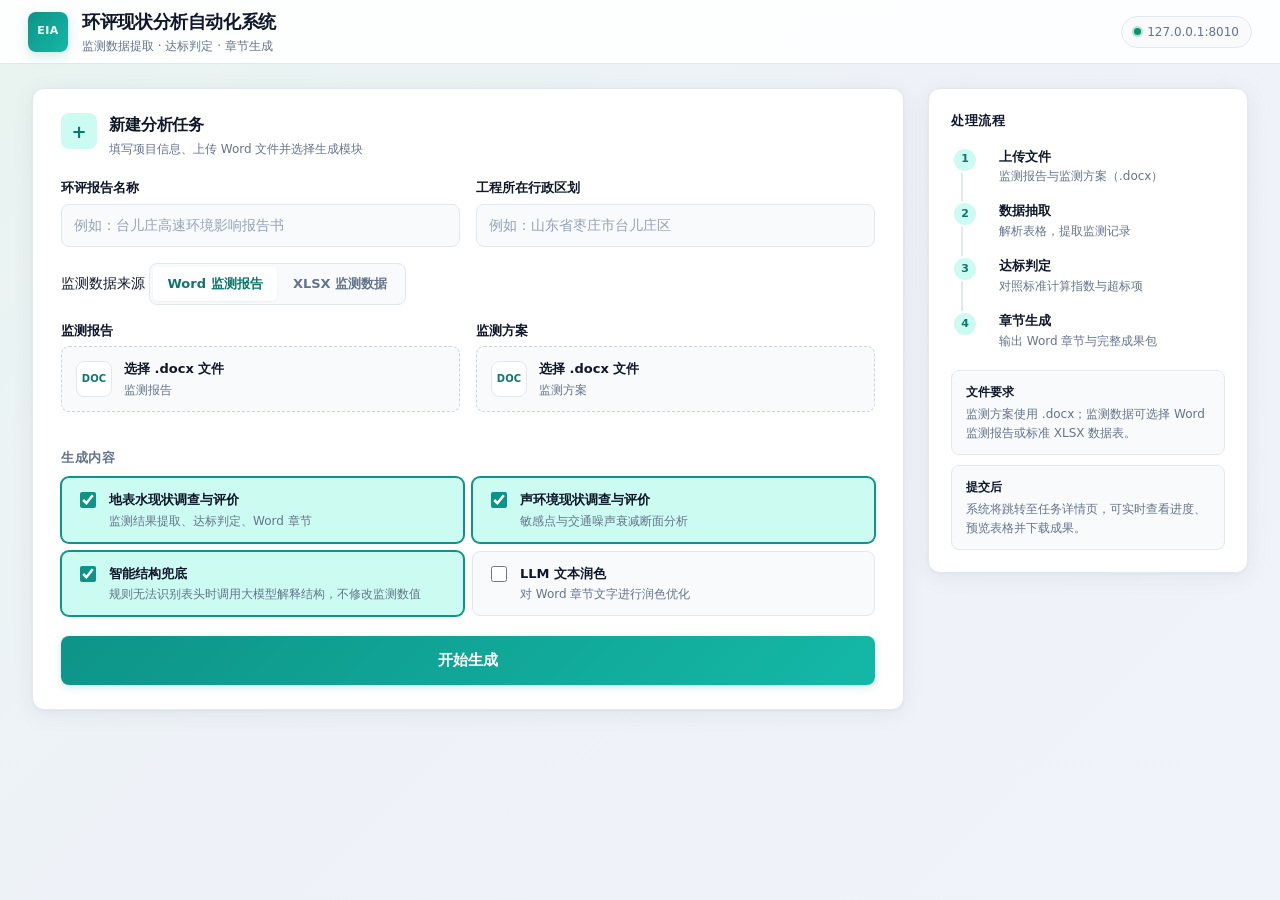
==== commit c3fc1eeb: "Support XLSX monitoring input and report output" ====
--- a/static/index.html
+++ b/static/index.html
@@ -43,16 +43,30 @@
             </div>
           </div>
 
+          <div class="field source-mode-field">
+            <span class="field-label">监测数据来源</span>
+            <div class="segmented-control" role="radiogroup" aria-label="监测数据来源">
+              <label>
+                <input type="radio" name="data_source_type" value="docx_report" checked />
+                <span>Word 监测报告</span>
+              </label>
+              <label>
+                <input type="radio" name="data_source_type" value="xlsx_data" />
+                <span>XLSX 监测数据</span>
+              </label>
+            </div>
+          </div>
+
           <div class="form-files">
             <div class="field">
-              <label class="field-label">监测报告</label>
+              <label id="dataFileLabel" class="field-label">监测报告</label>
               <div class="file-field">
                 <input id="monitoringReport" name="monitoring_report" type="file" accept=".docx" required />
                 <div class="file-drop">
-                  <div class="file-drop-icon">DOC</div>
+                  <div id="dataFileIcon" class="file-drop-icon">DOC</div>
                   <div class="file-drop-text">
                     <div class="file-drop-name" id="reportFileName">选择 .docx 文件</div>
-                    <div class="file-drop-hint">监测报告</div>
+                    <div id="dataFileHint" class="file-drop-hint">监测报告</div>
                   </div>
                 </div>
               </div>
@@ -119,7 +133,7 @@
         </ol>
         <div class="aside-note">
           <strong>文件要求</strong>
-          <p>仅支持 .docx 格式。监测报告应包含检测结果表，监测方案应包含点位与评价标准信息。</p>
+          <p>监测方案使用 .docx；监测数据可选择 Word 监测报告或标准 XLSX 数据表。</p>
         </div>
         <div class="aside-note">
           <strong>提交后</strong>
@@ -137,6 +151,22 @@
 
     bindFileInput("monitoringReport", "reportFileName");
     bindFileInput("monitoringPlan", "planFileName");
+    document.querySelectorAll('input[name="data_source_type"]').forEach((input) => {
+      input.addEventListener("change", updateDataSourceMode);
+    });
+    updateDataSourceMode();
+
+    function updateDataSourceMode() {
+      const xlsx = form.data_source_type.value === "xlsx_data";
+      const dataInput = document.getElementById("monitoringReport");
+      dataInput.accept = xlsx ? ".xlsx" : ".docx";
+      dataInput.value = "";
+      document.getElementById("dataFileLabel").textContent = xlsx ? "监测数据" : "监测报告";
+      document.getElementById("dataFileIcon").textContent = xlsx ? "XLS" : "DOC";
+      document.getElementById("dataFileHint").textContent = xlsx ? "地表水和噪声监测数据" : "监测报告";
+      document.getElementById("reportFileName").textContent = xlsx ? "选择 .xlsx 文件" : "选择 .docx 文件";
+    }
+
 
     form.addEventListener("submit", async (event) => {
       event.preventDefault();
--- a/static/styles.css
+++ b/static/styles.css
@@ -264,6 +264,54 @@
   gap: 16px;
 }
 
+.source-mode-field {
+  margin-bottom: 16px;
+}
+
+.segmented-control {
+  display: inline-grid;
+  grid-template-columns: repeat(2, minmax(0, 1fr));
+  gap: 2px;
+  padding: 3px;
+  border: 1px solid var(--line);
+  border-radius: var(--radius-sm);
+  background: var(--soft);
+}
+
+.segmented-control label {
+  position: relative;
+  cursor: pointer;
+}
+
+.segmented-control input {
+  position: absolute;
+  opacity: 0;
+  pointer-events: none;
+}
+
+.segmented-control span {
+  display: flex;
+  min-height: 34px;
+  align-items: center;
+  justify-content: center;
+  padding: 7px 14px;
+  border-radius: 5px;
+  color: var(--muted);
+  font-size: 13px;
+  font-weight: 600;
+  transition: background 0.15s, color 0.15s, box-shadow 0.15s;
+}
+
+.segmented-control input:checked + span {
+  background: #fff;
+  color: var(--accent-dark);
+  box-shadow: var(--shadow-sm);
+}
+
+.segmented-control input:focus-visible + span {
+  outline: 2px solid var(--accent);
+  outline-offset: 1px;
+}
 .form-files {
   display: grid;
   grid-template-columns: 1fr 1fr;
@@ -336,6 +384,17 @@
   justify-content: flex-start;
   font-size: 13px;
   padding: 9px 12px;
+}
+
+.download-group-title {
+  color: var(--text-muted);
+  font-size: 12px;
+  font-weight: 700;
+  margin-top: 6px;
+}
+
+.download-group-title:first-child {
+  margin-top: 0;
 }
 
 .sidebar-logs-card {
@@ -656,6 +715,7 @@
 }
 
 .job-hero.running,
+.job-hero.queued,
 .job-hero.pending {
   border-color: #bfdbfe;
   background: var(--pending-bg);
@@ -723,6 +783,7 @@
   flex-shrink: 0;
 }
 
+.pill.queued { background: var(--pending-bg); color: var(--pending); }
 .pill.pending { background: var(--pending-bg); color: var(--pending); }
 .pill.running { background: var(--pending-bg); color: var(--pending); }
 .pill.running::before {
